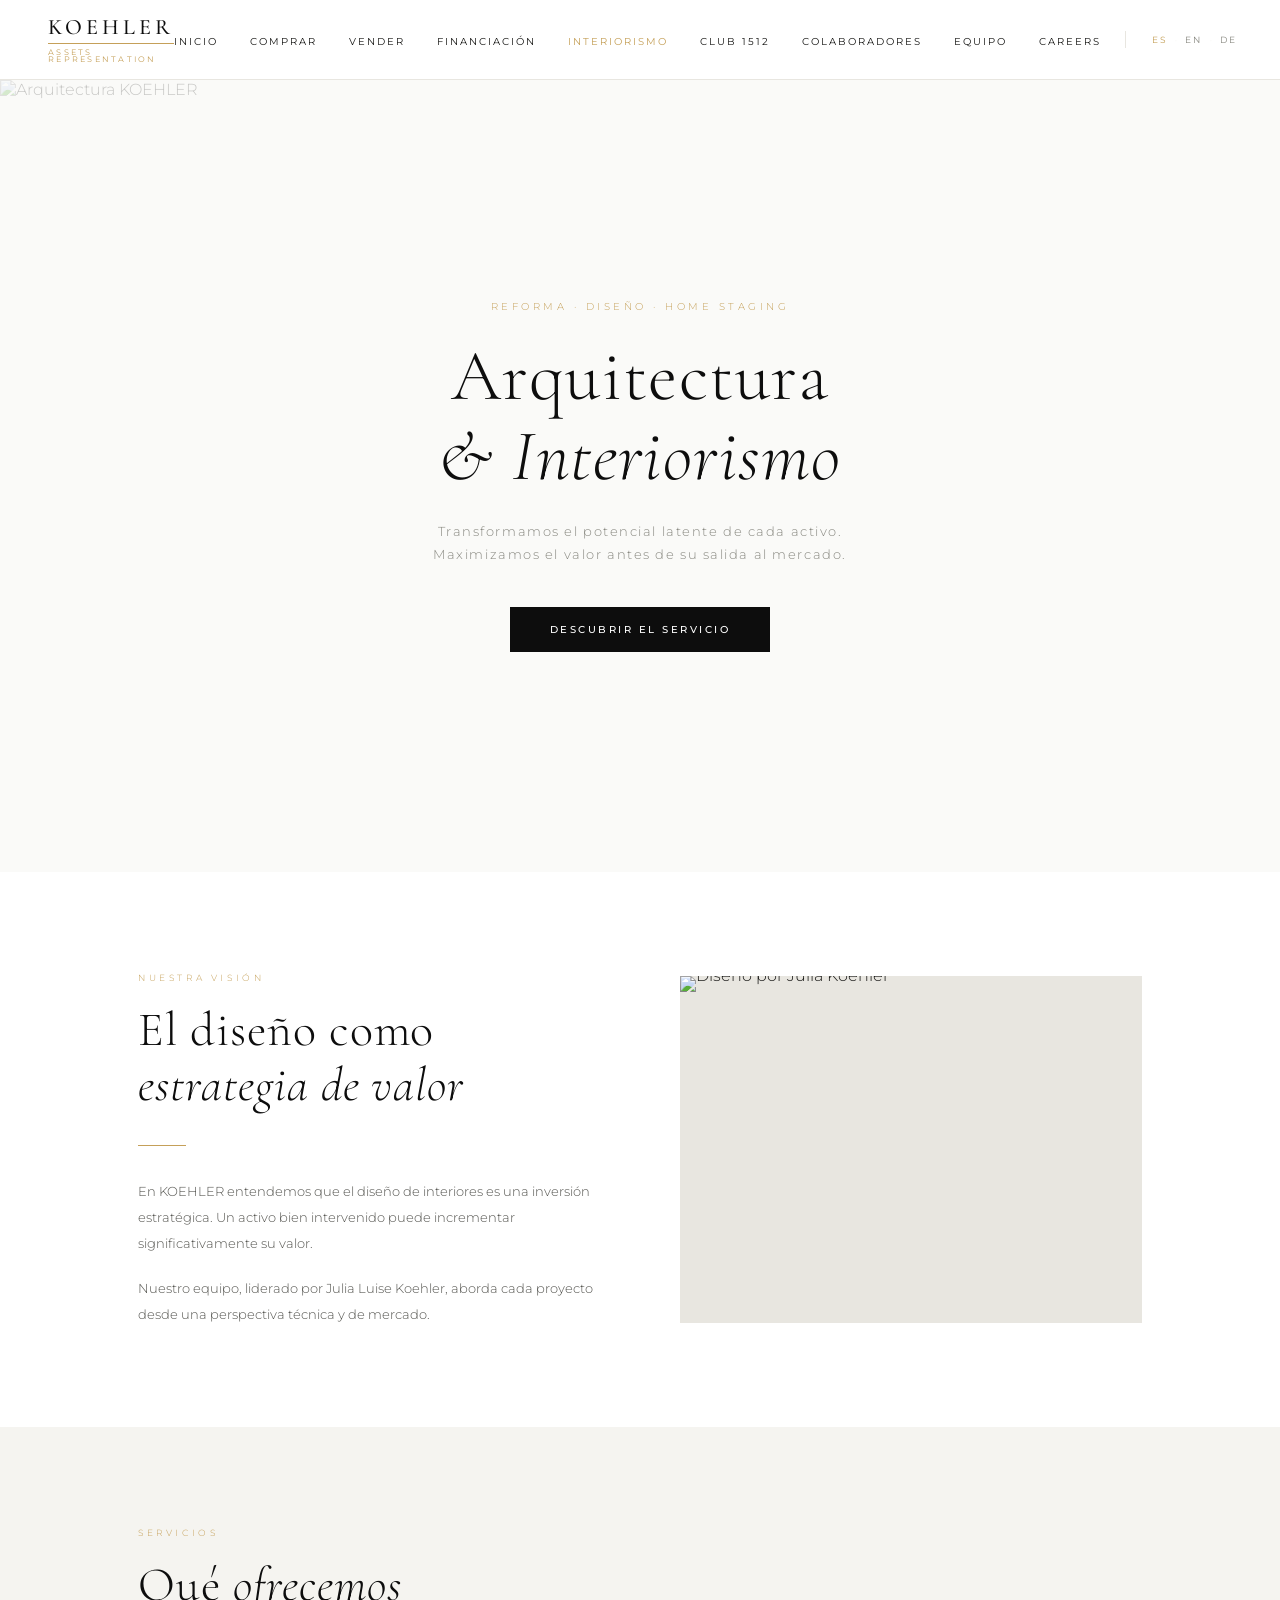
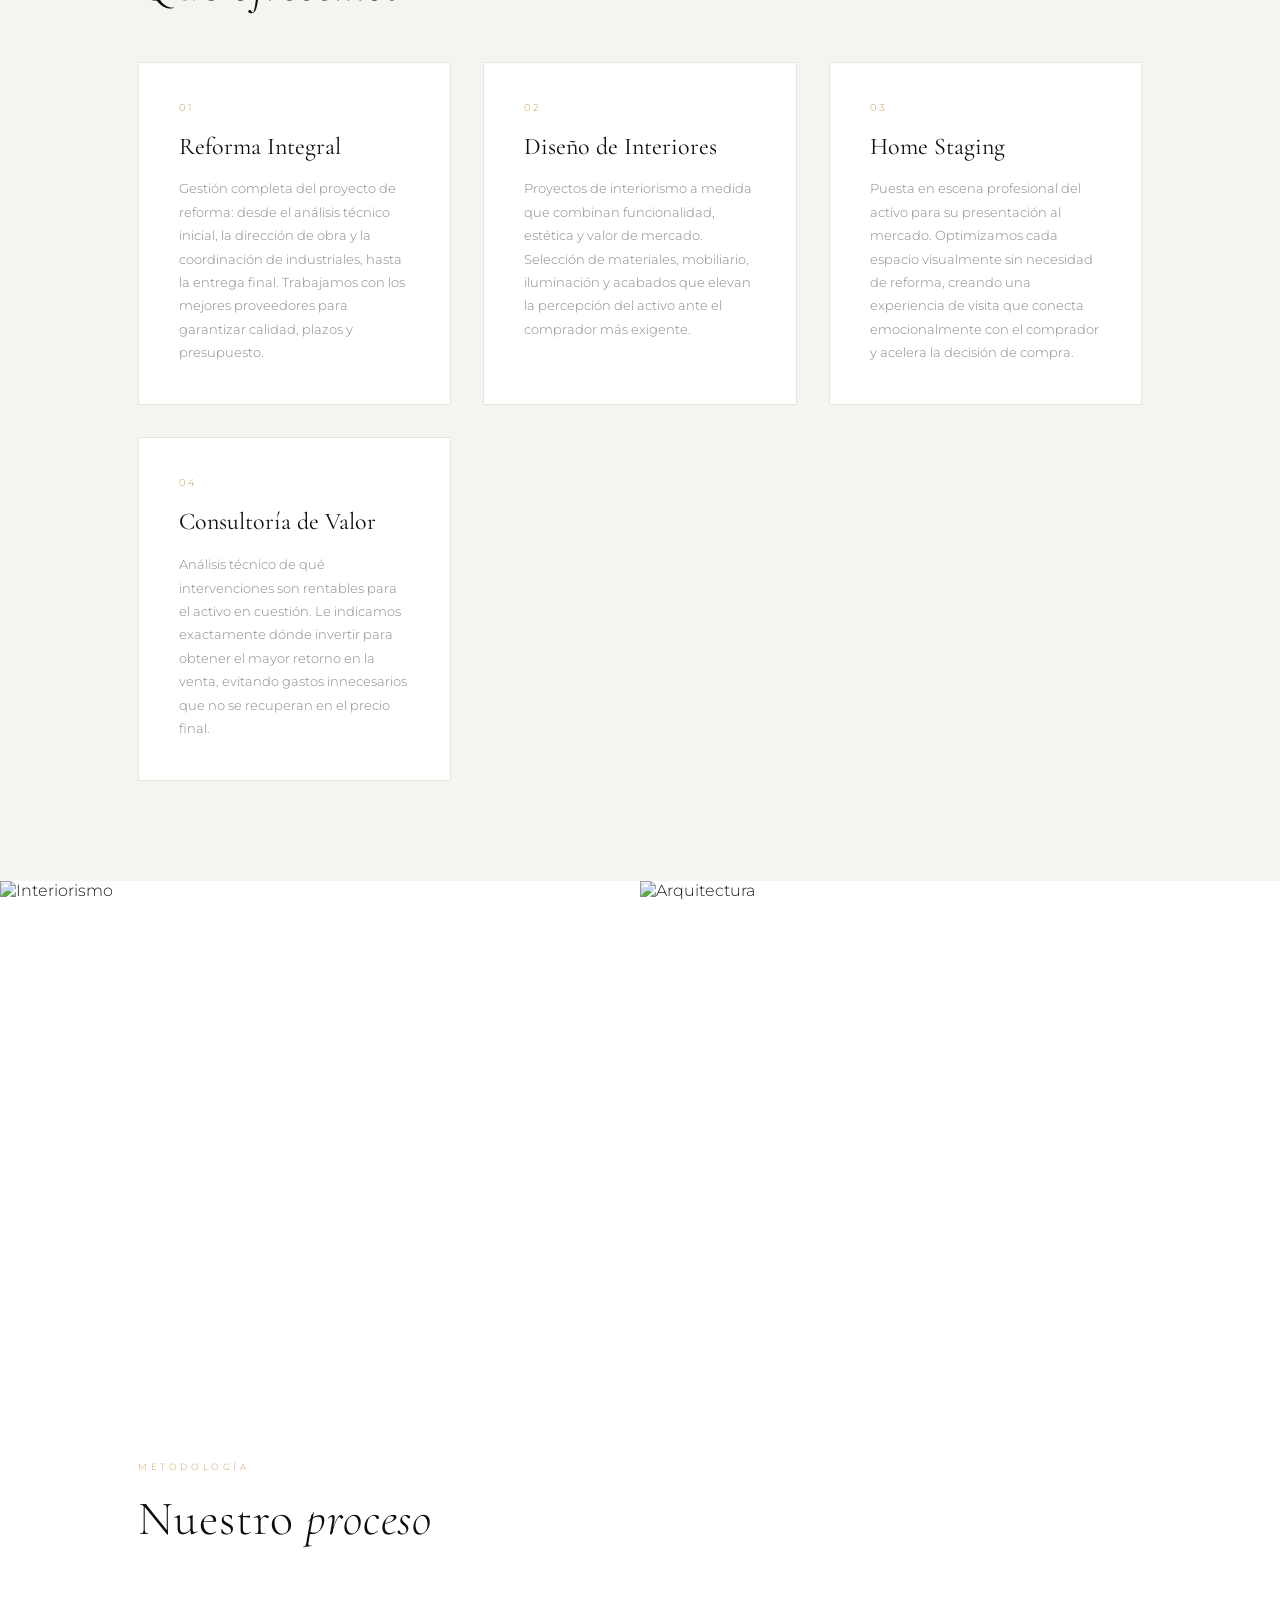
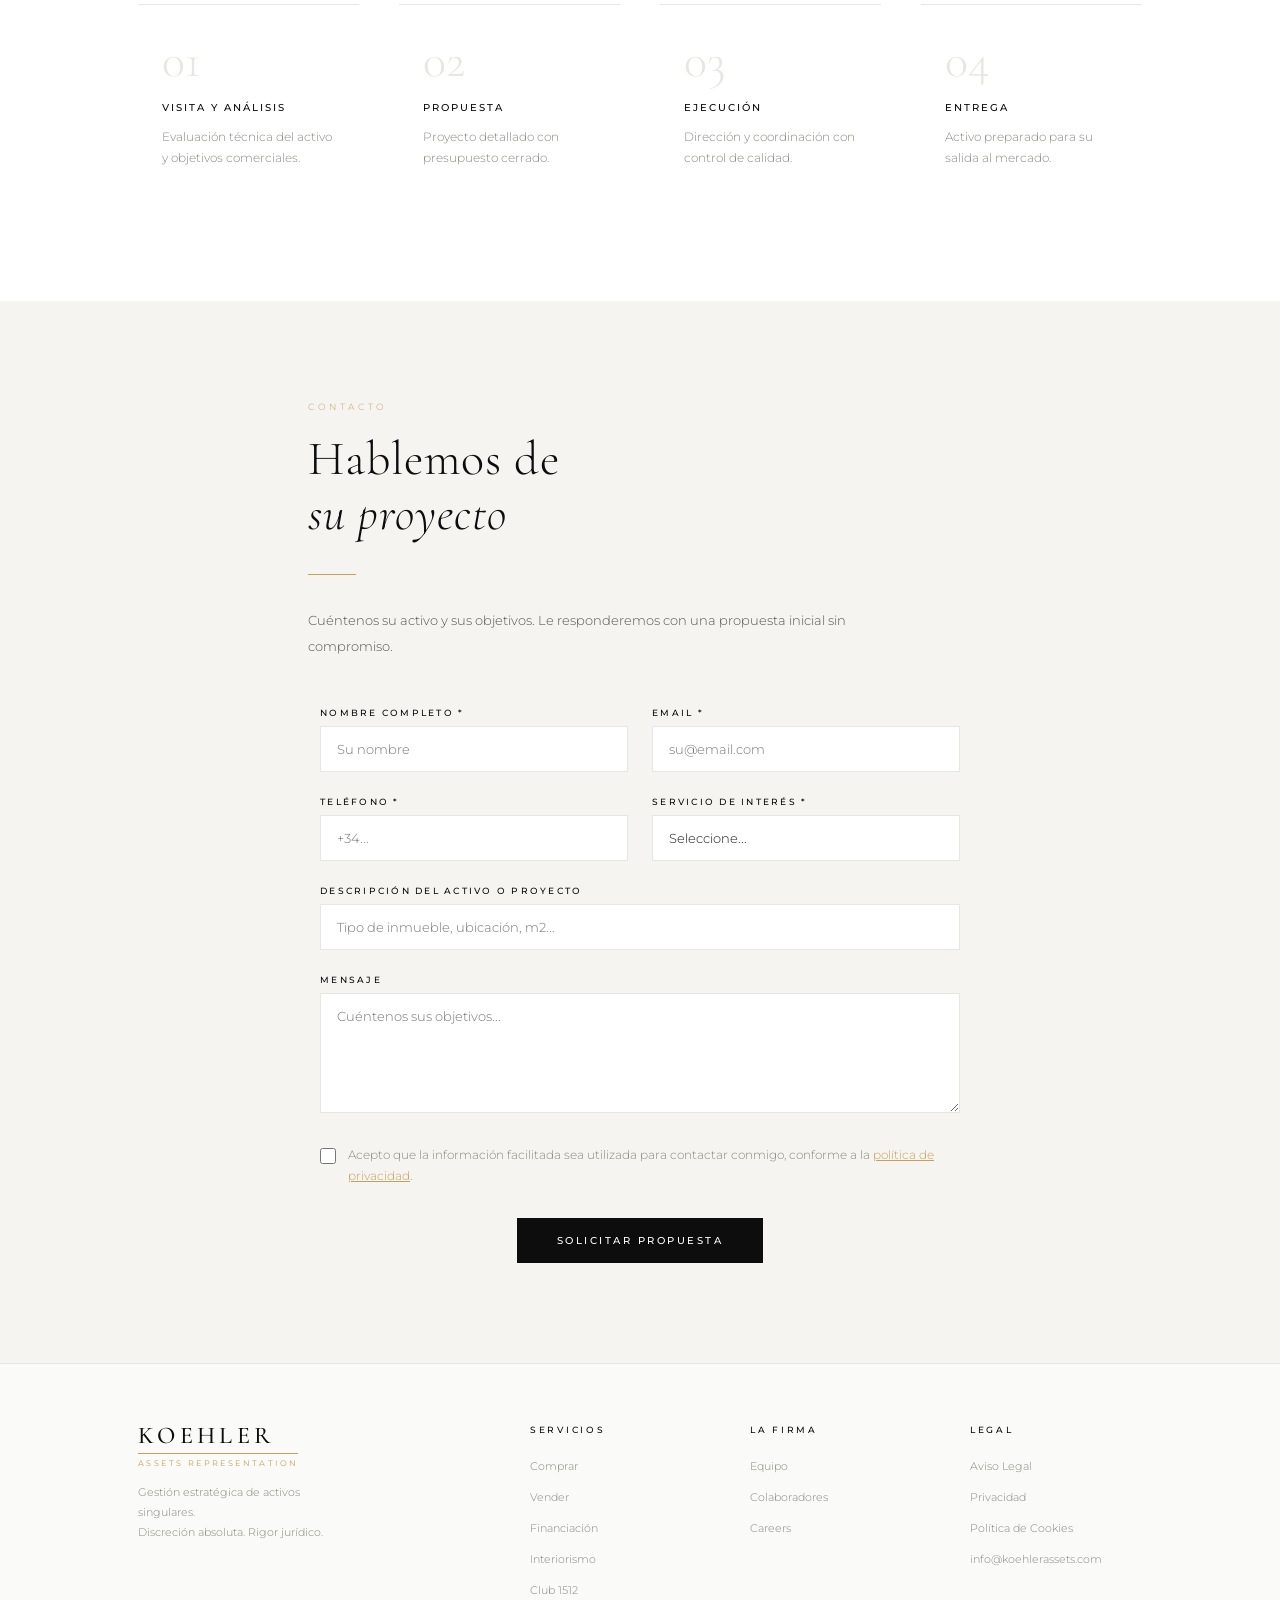
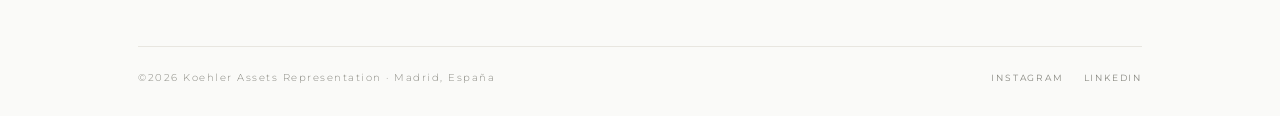
==== arquitectura.html @ e7b3edae "Update arquitectura.html" ====
<!DOCTYPE html>
<html lang="es">

<head>
  <meta charset="UTF-8"/>
  <meta name="viewport" content="width=device-width, initial-scale=1.0"/>
  <title>Arquitectura & Interiorismo — KOEHLER Assets Representation</title>

  <link rel="icon" type="image/png" href="https://res.cloudinary.com/dbc8nfyer/image/upload/v1774867988/KOEHLER_lxfl7u.png" />
  <link rel="apple-touch-icon" href="https://res.cloudinary.com/dbc8nfyer/image/upload/v1774867988/KOEHLER_lxfl7u.png" />
  <meta name="theme-color" content="#0D0D0D" />

  <!-- Google tag (gtag.js) -->
  <script async src="https://www.googletagmanager.com/gtag/js?id=G-CKMLMC7ELR"></script>
  <script>
    window.dataLayer = window.dataLayer || [];
    function gtag(){dataLayer.push(arguments);}
    gtag('js', new Date());
    gtag('config', 'G-CKMLMC7ELR');
  </script>

  <link rel="stylesheet" href="style.css"/>
  <style>
    /* Ajustes específicos para Arquitectura */
    /* Fix espacio debajo de imagen: display:block elimina inline whitespace */
    .img-block { line-height: 0; overflow: hidden; }
    .img-block img { width: 100%; height: 100%; object-fit: cover; border-radius: 0px; display: block; margin-left: 0%; }
    .service-cards { display: grid; grid-template-columns: repeat(auto-fit, minmax(280px, 1fr)); gap: 32px; margin-top: 48px; }
    .service-card { background: var(--white); padding: 40px; border: 1px solid var(--grey-mid); transition: transform 0.3s ease; }
    .service-card:hover { transform: translateY(-5px); border-color: var(--gold); }
    .service-card-num { font-family: 'Montserrat', sans-serif; font-size: 10px; color: var(--gold); margin-bottom: 20px; letter-spacing: 0.2em; }
    .service-card-title { font-family: 'Cormorant Garamond', serif; font-size: 24px; color: var(--black); margin-bottom: 16px; }
    .service-card-text { font-family: 'Montserrat', sans-serif; font-size: 13px; line-height: 1.8; color: var(--grey-text); font-weight: 300; }

    /* Imagen doble: tamaño más contenido */
    .dual-img-grid { display: grid; grid-template-columns: 1fr 1fr; height: 320px; }
    .dual-img-grid img { width: 100%; height: 100%; object-fit: cover; display: block; }

    /* Checkbox privacidad */
    .form-check { display: flex; align-items: flex-start; gap: 12px; }
    .form-check input[type="checkbox"] { margin-top: 3px; flex-shrink: 0; accent-color: var(--gold); width: 16px; height: 16px; cursor: pointer; }
    .form-check label { font-family: 'Montserrat', sans-serif; font-size: 12px; line-height: 1.7; color: var(--grey-text); font-weight: 300; cursor: pointer; }

    @media(max-width: 768px) {
      .service-cards { grid-template-columns: 1fr; }
      .dual-img-grid { grid-template-columns: 1fr; height: auto; }
      .dual-img-grid img { height: 260px; }
    }
  </style>
</head>

<body>

<div id="nav-placeholder"></div>

<div class="page-wrapper">

  <section class="hero">
    <img src="https://res.cloudinary.com/dbc8nfyer/image/upload/v1774805348/IMG_20191004_135659_Original_q0zanu.jpg" alt="Arquitectura KOEHLER" class="hero-img" style="opacity:0.22; object-position: center;"/>
    <div class="hero-content">
      <span class="hero-eyebrow" data-i18n="arq.eyebrow">Reforma · Diseño · Home Staging</span>
      <h1 data-i18n="arq.h1">Arquitectura<br><em>& Interiorismo</em></h1>
      <p class="hero-sub" data-i18n="arq.sub">Transformamos el potencial latente de cada activo. Desde reformas integrales hasta la puesta en escena final, maximizamos el valor antes de su salida al mercado.</p>
      <a href="#servicios" class="btn btn-dark" data-i18n="arq.cta">Descubrir el Servicio</a>
    </div>
  </section>

  <section>
    <div class="section-inner">
      <div class="two-col">
        <div>
          <span class="section-label" data-i18n="arq.s1_label">Nuestra Visión</span>
          <h2 class="section-title" data-i18n="arq.s1_title">El diseño como<br><em>estrategia de valor</em></h2>
          <div class="divider"></div>
          <p class="section-text" data-i18n="arq.s1_t1">En KOEHLER entendemos que la arquitectura y el diseño de interiores no son un gasto estético, son una inversión estratégica. Un activo bien intervenido puede incrementar significativamente su valor percibido y acelerar el proceso de venta.</p>
          <br/>
          <p class="section-text" data-i18n="arq.s1_t2">Nuestro equipo, liderado por Julia Luise Koehler, arquitecta y diseñadora de interiores, aborda cada proyecto desde una perspectiva técnica y de mercado: qué reforma es rentable y cómo presentar el activo para maximizar su impacto.</p>
        </div>
        <div class="img-block">
          <img src="https://res.cloudinary.com/dbc8nfyer/image/upload/v1774880670/jk_render_pgcftb_568875.png" alt="Diseño por Julia Koehler"/>
        </div>
      </div>
    </div>
  </section>

  <!-- SERVICIOS -->
  <section id="servicios" class="bg-grey">
    <div class="section-inner">
      <span class="section-label">Servicios</span>
      <h2 class="section-title">Qué <em>ofrecemos</em></h2>

      <div class="service-cards">

        <div class="service-card">
          <div class="service-card-num">01</div>
          <div class="service-card-title">Reforma Integral</div>
          <p class="service-card-text">Gestión completa del proyecto de reforma: desde el análisis técnico inicial, la dirección de obra y la coordinación de industriales, hasta la entrega final. Trabajamos con los mejores proveedores para garantizar calidad, plazos y presupuesto.</p>
        </div>

        <div class="service-card">
          <div class="service-card-num">02</div>
          <div class="service-card-title">Diseño de Interiores</div>
          <p class="service-card-text">Proyectos de interiorismo a medida que combinan funcionalidad, estética y valor de mercado. Selección de materiales, mobiliario, iluminación y acabados que elevan la percepción del activo ante el comprador más exigente.</p>
        </div>

        <div class="service-card">
          <div class="service-card-num">03</div>
          <div class="service-card-title">Home Staging</div>
          <p class="service-card-text">Puesta en escena profesional del activo para su presentación al mercado. Optimizamos cada espacio visualmente sin necesidad de reforma, creando una experiencia de visita que conecta emocionalmente con el comprador y acelera la decisión de compra.</p>
        </div>

        <div class="service-card">
          <div class="service-card-num">04</div>
          <div class="service-card-title">Consultoría de Valor</div>
          <p class="service-card-text">Análisis técnico de qué intervenciones son rentables para el activo en cuestión. Le indicamos exactamente dónde invertir para obtener el mayor retorno en la venta, evitando gastos innecesarios que no se recuperan en el precio final.</p>
        </div>

      </div>
    </div>
  </section>

  <!-- IMAGEN PLACEHOLDER -->
  <section style="padding: 0;">
    <div style="display: grid; grid-template-columns: 1fr 1fr; height: 480px;">
      <img src="https://res.cloudinary.com/dbc8nfyer/image/upload/v1774817401/dormitorio_2_im6kqy.jpg" alt="Interiorismo" style="width:100%;height:100%;object-fit:cover;display:block;"/>
      <img src="https://res.cloudinary.com/dbc8nfyer/image/upload/v1774816101/Sal%C3%B3n_dtzyfy.jpg" alt="Arquitectura" style="width:100%;height:100%;object-fit:cover;display:block;"/>
    </div>
  </section>

  <section>
    <div class="section-inner">
      <span class="section-label" data-i18n="arq.proc_label">Metodología</span>
      <h2 class="section-title" data-i18n="arq.proc_title">Nuestro <em>proceso</em></h2>
      <div class="steps">
        <div class="step"><div class="step-num">01</div><div class="step-title" data-i18n="arq.p1t">Análisis</div><p class="step-text" data-i18n="arq.p1d">Evaluación técnica del activo y objetivos de mercado.</p></div>
        <div class="step"><div class="step-num">02</div><div class="step-title" data-i18n="arq.p2t">Propuesta</div><p class="step-text" data-i18n="arq.p2d">Proyecto detallado con presupuesto cerrado y calendario.</p></div>
        <div class="step"><div class="step-num">03</div><div class="step-title" data-i18n="arq.p3t">Ejecución</div><p class="step-text" data-i18n="arq.p3d">Dirección de obra con control de calidad estricto.</p></div>
        <div class="step"><div class="step-num">04</div><div class="step-title" data-i18n="arq.p4t">Entrega</div><p class="step-text" data-i18n="arq.p4d">Activo listo para fotografía profesional y comercialización.</p></div>
      </div>
    </div>
  </section>

  <section id="contacto-arquitectura" class="bg-grey">
    <div class="section-inner" style="max-width:760px;">
      <span class="section-label" data-i18n="arq.form_label">Contacto</span>
      <h2 class="section-title" data-i18n="arq.form_title">Hablemos de<br><em>su proyecto</em></h2>
      <div class="divider"></div>

      <div id="arq-success" style="display:none; text-align: center; padding: 40px; border: 1px solid var(--gold); background: rgba(212, 175, 55, 0.05); margin-bottom: 20px;">
        <h3 style="color: var(--gold); margin-bottom: 16px;">Solicitud Enviada</h3>
        <p class="section-text">Julia Koehler y su equipo revisarán su propuesta. Nos pondremos en contacto a la mayor brevedad.</p>
      </div>

      <div id="arq-form-container">
        <p class="section-text" style="margin-bottom:48px;" data-i18n="arq.form_intro">Cuéntenos su activo y sus objetivos. Le responderemos con una propuesta inicial sin compromiso.</p>

        <form id="form-arquitectura" action="https://hook.eu1.make.com/e6uancdwwc9a17mkav974tblo1x6a1jd" method="POST" class="form-wrap">
          <input type="hidden" name="origen" value="Arquitectura">
          <div class="form-grid">
            <div class="form-group">
              <label data-i18n="arq.f_nombre">Nombre completo *</label>
              <input type="text" name="nombre" required placeholder="Su nombre">
            </div>
            <div class="form-group">
              <label data-i18n="arq.f_email">Email *</label>
              <input type="email" name="email" required placeholder="su@email.com">
            </div>
            <div class="form-group">
              <label data-i18n="arq.f_tel">Teléfono *</label>
              <input type="tel" name="telefono" required placeholder="+34...">
            </div>
            <div class="form-group">
              <label data-i18n="arq.f_serv">Servicio de interés *</label>
              <select name="asunto" required>
                <option value="" data-i18n="arq.f_sel">Seleccione...</option>
                <option value="Reforma Integral" data-i18n="arq.fs1">Reforma Integral</option>
                <option value="Diseño Interiores" data-i18n="arq.fs2">Diseño de Interiores</option>
                <option value="Home Staging" data-i18n="arq.fs3">Home Staging</option>
                <option value="Consultoría Valor" data-i18n="arq.fs4">Consultoría de Valor</option>
              </select>
            </div>
            <div class="form-group full">
              <label data-i18n="arq.f_activo">Descripción del activo</label>
              <input type="text" name="activo" placeholder="Tipo de inmueble, ubicación, m2...">
            </div>
            <div class="form-group full">
              <label data-i18n="arq.f_msg">Mensaje</label>
              <textarea name="mensaje" placeholder="Cuéntenos sus objetivos..."></textarea>
            </div>
            <div class="form-group full">
              <div class="form-check">
                <input type="checkbox" id="idx_priv" name="privacidad" required/>
                <label for="idx_priv" data-i18n="idx.f_priv">Acepto que la información facilitada sea utilizada para contactar conmigo, conforme a la <a href="legal.html#privacidad" style="color:var(--gold);">política de privacidad</a>.</label>
              </div>
            </div>
          </div>
          <div class="form-submit">
            <button type="submit" id="btn-arq" class="btn btn-dark" data-i18n="arq.f_btn">Solicitar Propuesta</button>
          </div>
        </form>
      </div>
    </div>
  </section>

</div>

<div id="footer-placeholder"></div>

<script src="components.js"></script>
<script>
  // TRADUCCIONES COMPLETAS
  window.i18n = window.i18n || { es: {}, en: {}, de: {} };

  i18n.es.arq = {
    eyebrow:'Reforma · Diseño · Home Staging',
    h1:'Arquitectura<br><em>& Interiorismo</em>',
    sub:'Transformamos el potencial latente de cada activo. Maximizamos el valor antes de su salida al mercado.',
    cta:'Descubrir el Servicio',
    s1_label:'Nuestra Visión',
    s1_title:'El diseño como<br><em>estrategia de valor</em>',
    s1_t1:'En KOEHLER entendemos que el diseño de interiores es una inversión estratégica. Un activo bien intervenido puede incrementar significativamente su valor.',
    s1_t2:'Nuestro equipo, liderado por Julia Luise Koehler, aborda cada proyecto desde una perspectiva técnica y de mercado.',
    srv_label:'Servicios', srv_title:'Qué <em>ofrecemos</em>',
    s1t:'Reforma Integral', s1d:'Gestión completa: análisis, dirección de obra y coordinación hasta la entrega final.',
    s2t:'Diseño de Interiores', s2d:'Proyectos a medida que combinan funcionalidad y estética de mercado.',
    s3t:'Home Staging', s3d:'Puesta en escena profesional del activo para su presentación al mercado.',
    s4t:'Consultoría de Valor', s4d:'Análisis técnico de qué intervenciones son rentables para maximizar el retorno.',
    proc_label:'Metodología', proc_title:'Nuestro <em>proceso</em>',
    p1t:'Visita y Análisis', p1d:'Evaluación técnica del activo y objetivos comerciales.',
    p2t:'Propuesta', p2d:'Proyecto detallado con presupuesto cerrado.',
    p3t:'Ejecución', p3d:'Dirección y coordinación con control de calidad.',
    p4t:'Entrega', p4d:'Activo preparado para su salida al mercado.',
    form_label:'Contacto', form_title:'Hablemos de<br><em>su proyecto</em>',
    form_intro:'Cuéntenos su activo y sus objetivos. Le responderemos con una propuesta inicial sin compromiso.',
    f_nombre:'Nombre completo *', f_email:'Email *', f_tel:'Teléfono *', f_serv:'Servicio de interés *',
    f_sel:'Seleccione...', fs1:'Reforma Integral', fs2:'Diseño de Interiores', fs3:'Home Staging', fs4:'Consultoría de Valor',
    f_activo:'Descripción del activo o proyecto', f_msg:'Mensaje', f_btn:'Solicitar Propuesta'
  };

  i18n.en.arq = {
    eyebrow:'Renovation · Design · Home Staging',
    h1:'Architecture<br><em>& Interior Design</em>',
    sub:'We transform the latent potential of every asset. We maximize value before market exit.',
    cta:'Discover Service',
    s1_label:'Our Vision',
    s1_title:'Design as<br><em>a value strategy</em>',
    f_btn:'Request Proposal'
  };

  i18n.de.arq = {
    eyebrow:'Renovierung · Design · Home Staging',
    h1:'Architektur<br><em>& Innenarchitektur</em>',
    sub:'Wir transformieren das latente Potenzial jedes Objekts. Wir maximieren den Wert vor dem Markteintritt.',
    cta:'Leistung entdecken',
    s1_label:'Unsere Vision',
    s1_title:'Design als<br><em>Wertstrategie</em>',
    f_btn:'Angebot anfordern'
  };

  initNav('arquitectura');

  // Lógica de Envío
  document.addEventListener('DOMContentLoaded', function() {
    const form = document.getElementById('form-arquitectura');
    if (form) {
      form.addEventListener('submit', async function(e) {
        e.preventDefault();
        const btn = document.getElementById('btn-arq');
        btn.innerText = "Enviando...";
        btn.disabled = true;

        const data = Object.fromEntries(new FormData(form).entries());

        try {
          const response = await fetch(form.action, {
            method: 'POST',
            headers: { 'Content-Type': 'application/json' },
            body: JSON.stringify(data)
          });

          if (response.ok) {
            document.getElementById('arq-form-container').style.display = 'none';
            document.getElementById('arq-success').style.display = 'block';
            document.getElementById('arq-success').scrollIntoView({ behavior: 'smooth', block: 'center' });
          } else { throw new Error(); }
        } catch (err) {
          alert('Error al enviar solicitud. Por favor, inténtelo de nuevo.');
          btn.innerText = "Solicitar Propuesta";
          btn.disabled = false;
        }
      });
    }
  });
</script>
</body>
</html>
---- style.css ----
@import url('https://fonts.googleapis.com/css2?family=Cormorant+Garamond:ital,wght@0,300;0,400;0,500;0,600;1,300;1,400&family=Montserrat:wght@300;400;500;600&display=swap');

:root {
  --gold: #c5a059;
  --gold-light: #d4b47a;
  --black: #0D0D0D;
  --white: #FFFFFF;
  --off-white: #FAFAF8;
  --grey-light: #F5F4F0;
  --grey-mid: #E8E6E0;
  --grey-text: #888880;
  --text: #1A1A18;
  --nav-height: 80px;
}

*, *::before, *::after { box-sizing: border-box; margin: 0; padding: 0; }

html { scroll-behavior: smooth; }

body {
  font-family: 'Montserrat', sans-serif;
  font-weight: 300;
  color: var(--text);
  background: var(--white);
  overflow-x: hidden;
}

/* ── NAVBAR ── */
nav {
  position: fixed;
  top: 0; left: 0; right: 0;
  height: var(--nav-height);
  background: rgba(255,255,255,0.97);
  backdrop-filter: blur(8px);
  border-bottom: 1px solid var(--grey-mid);
  display: flex;
  align-items: center;
  justify-content: space-between;
  padding: 0 48px;
  z-index: 1000;
}

.nav-logo {
  display: flex;
  flex-direction: column;
  align-items: flex-start;
  text-decoration: none;
  gap: 3px;
}

.nav-logo-name {
  font-family: 'Cormorant Garamond', serif;
  font-weight: 500;
  font-size: 22px;
  letter-spacing: 0.18em;
  color: var(--black);
  line-height: 1;
}

.nav-logo-sub {
  font-family: 'Montserrat', sans-serif;
  font-weight: 400;
  font-size: 7.5px;
  letter-spacing: 0.3em;
  color: var(--gold);
  line-height: 1;
  text-transform: uppercase;
}

.nav-logo-line {
  width: 100%;
  height: 1px;
  background: var(--gold);
  margin: 2px 0;
}

.nav-links {
  display: flex;
  align-items: center;
  gap: 32px;
  list-style: none;
}

.nav-links a {
  font-family: 'Montserrat', sans-serif;
  font-weight: 400;
  font-size: 10px;
  letter-spacing: 0.2em;
  text-transform: uppercase;
  color: var(--text);
  text-decoration: none;
  transition: color 0.2s;
  white-space: nowrap;
}

.nav-links a:hover,
.nav-links a.active { color: var(--gold); }

.nav-hamburger {
  display: none;
  flex-direction: column;
  gap: 5px;
  cursor: pointer;
  background: none;
  border: none;
  padding: 4px;
}

.nav-hamburger span {
  display: block;
  width: 24px;
  height: 1px;
  background: var(--black);
  transition: all 0.3s;
}

/* ── MOBILE NAV ── */
.nav-mobile {
  display: none;
  position: fixed;
  top: var(--nav-height);
  left: 0; right: 0;
  background: var(--white);
  border-bottom: 1px solid var(--grey-mid);
  padding: 24px 32px;
  z-index: 999;
  flex-direction: column;
  gap: 20px;
}

.nav-mobile.open { display: flex; }

.nav-mobile a {
  font-family: 'Montserrat', sans-serif;
  font-weight: 400;
  font-size: 11px;
  letter-spacing: 0.2em;
  text-transform: uppercase;
  color: var(--text);
  text-decoration: none;
  padding: 8px 0;
  border-bottom: 1px solid var(--grey-light);
}

.nav-mobile a:hover { color: var(--gold); }

/* ── PAGE WRAPPER ── */
.page-wrapper {
  padding-top: var(--nav-height);
  min-height: 100vh;
}

/* ── HERO ── */
.hero {
  position: relative;
  height: 88vh;
  min-height: 560px;
  display: flex;
  align-items: center;
  justify-content: center;
  overflow: hidden;
  background: var(--off-white);
}

.hero-img {
  position: absolute;
  inset: 0;
  width: 100%;
  height: 100%;
  object-fit: cover;
  opacity: 0.18;
}

.hero-img-placeholder {
  position: absolute;
  inset: 0;
  background: linear-gradient(135deg, #e8e4dc 0%, #d4cfc4 100%);
  display: flex;
  align-items: center;
  justify-content: center;
}

.img-placeholder-label {
  font-family: 'Montserrat', sans-serif;
  font-size: 10px;
  letter-spacing: 0.25em;
  text-transform: uppercase;
  color: var(--grey-text);
  border: 1px dashed var(--grey-mid);
  padding: 12px 24px;
}

.hero-content {
  position: relative;
  text-align: center;
  padding: 0 24px;
  max-width: 820px;
}

.hero-eyebrow {
  font-family: 'Montserrat', sans-serif;
  font-size: 10px;
  letter-spacing: 0.35em;
  text-transform: uppercase;
  color: var(--gold);
  margin-bottom: 24px;
  display: block;
}

.hero h1 {
  font-family: 'Cormorant Garamond', serif;
  font-weight: 300;
  font-size: clamp(40px, 6vw, 72px);
  line-height: 1.1;
  color: var(--black);
  margin-bottom: 24px;
  letter-spacing: 0.02em;
}

.hero h1 em {
  font-style: italic;
  font-weight: 300;
}

.hero-sub {
  font-family: 'Montserrat', sans-serif;
  font-weight: 300;
  font-size: 13px;
  letter-spacing: 0.12em;
  color: var(--grey-text);
  line-height: 1.8;
  max-width: 480px;
  margin: 0 auto 40px;
}

/* ── BUTTONS ── */
.btn {
  display: inline-block;
  font-family: 'Montserrat', sans-serif;
  font-weight: 500;
  font-size: 10px;
  letter-spacing: 0.25em;
  text-transform: uppercase;
  text-decoration: none;
  padding: 16px 40px;
  transition: all 0.3s;
  cursor: pointer;
  border: none;
}

.btn-dark {
  background: var(--black);
  color: var(--white);
}

.btn-dark:hover {
  background: var(--gold);
  color: var(--white);
}

.btn-outline {
  background: transparent;
  color: var(--black);
  border: 1px solid var(--black);
}

.btn-outline:hover {
  background: var(--black);
  color: var(--white);
}

.btn-gold {
  background: var(--gold);
  color: var(--white);
}

.btn-gold:hover {
  background: var(--black);
  color: var(--white);
}

/* ── SECTIONS ── */
section {
  padding: 100px 0;
}

.section-inner {
  max-width: 1100px;
  margin: 0 auto;
  padding: 0 48px;
}

.section-label {
  font-family: 'Montserrat', sans-serif;
  font-size: 9px;
  letter-spacing: 0.4em;
  text-transform: uppercase;
  color: var(--gold);
  margin-bottom: 20px;
  display: block;
}

.section-title {
  font-family: 'Cormorant Garamond', serif;
  font-weight: 300;
  font-size: clamp(30px, 4vw, 48px);
  line-height: 1.15;
  color: var(--black);
  margin-bottom: 24px;
  letter-spacing: 0.02em;
}

.section-title em { font-style: italic; }

.section-text {
  font-family: 'Montserrat', sans-serif;
  font-weight: 300;
  font-size: 13px;
  line-height: 2;
  color: #555550;
  max-width: 600px;
}

.divider {
  width: 48px;
  height: 1px;
  background: var(--gold);
  margin: 32px 0;
}

.divider-center {
  margin: 32px auto;
}

/* ── GREY BG SECTION ── */
.bg-grey { background: var(--grey-light); }
.bg-offwhite { background: var(--off-white); }

/* ── TWO COL LAYOUT ── */
.two-col {
  display: grid;
  grid-template-columns: 1fr 1fr;
  gap: 80px;
  align-items: center;
}

.two-col.reverse { direction: rtl; }
.two-col.reverse > * { direction: ltr; }

/* ── IMAGE BLOCK ── */
.img-block {
  position: relative;
  aspect-ratio: 4/3;
  overflow: hidden;
  background: var(--grey-mid);
}

.img-block img {
  width: 100%;
  height: 100%;
  object-fit: cover;
  display: block;
}

.img-block-placeholder {
  width: 100%;
  height: 100%;
  display: flex;
  flex-direction: column;
  align-items: center;
  justify-content: center;
  gap: 12px;
  background: var(--grey-light);
  border: 1px dashed var(--grey-mid);
}

.img-block-placeholder .ph-icon {
  width: 32px;
  height: 32px;
  opacity: 0.3;
}

.img-block-placeholder span {
  font-size: 9px;
  letter-spacing: 0.3em;
  text-transform: uppercase;
  color: var(--grey-text);
}

/* ── PROCESS STEPS ── */
.steps {
  display: grid;
  grid-template-columns: repeat(4, 1fr);
  gap: 40px;
  margin-top: 56px;
}

.step {
  padding: 32px 24px;
  border-top: 1px solid var(--grey-mid);
  position: relative;
}

.step-num {
  font-family: 'Cormorant Garamond', serif;
  font-size: 48px;
  font-weight: 300;
  color: var(--grey-mid);
  line-height: 1;
  margin-bottom: 16px;
}

.step-title {
  font-family: 'Montserrat', sans-serif;
  font-weight: 500;
  font-size: 10px;
  letter-spacing: 0.2em;
  text-transform: uppercase;
  color: var(--black);
  margin-bottom: 12px;
}

.step-text {
  font-family: 'Montserrat', sans-serif;
  font-weight: 300;
  font-size: 12px;
  line-height: 1.8;
  color: var(--grey-text);
}

/* ── CARDS ── */
.cards {
  display: grid;
  grid-template-columns: repeat(3, 1fr);
  gap: 2px;
  margin-top: 56px;
}

.card {
  background: var(--white);
  padding: 48px 36px;
  border: 1px solid var(--grey-mid);
}

.card-icon {
  width: 32px;
  height: 1px;
  background: var(--gold);
  margin-bottom: 32px;
}

.card-title {
  font-family: 'Cormorant Garamond', serif;
  font-weight: 400;
  font-size: 22px;
  color: var(--black);
  margin-bottom: 16px;
  line-height: 1.2;
}

.card-text {
  font-family: 'Montserrat', sans-serif;
  font-weight: 300;
  font-size: 12px;
  line-height: 1.9;
  color: var(--grey-text);
}

/* ── FORMS ── */
.form-wrap {
  max-width: 640px;
  margin: 0 auto;
}

.form-grid {
  display: grid;
  grid-template-columns: 1fr 1fr;
  gap: 24px;
}

.form-group {
  display: flex;
  flex-direction: column;
  gap: 8px;
}

.form-group.full { grid-column: 1 / -1; }

.form-group label {
  font-family: 'Montserrat', sans-serif;
  font-weight: 500;
  font-size: 9px;
  letter-spacing: 0.25em;
  text-transform: uppercase;
  color: var(--black);
}

.form-group input,
.form-group select,
.form-group textarea {
  font-family: 'Montserrat', sans-serif;
  font-weight: 300;
  font-size: 13px;
  color: var(--text);
  background: var(--white);
  border: 1px solid var(--grey-mid);
  padding: 14px 16px;
  outline: none;
  transition: border-color 0.2s;
  border-radius: 0;
  -webkit-appearance: none;
  appearance: none;
}

.form-group input:focus,
.form-group select:focus,
.form-group textarea:focus {
  border-color: var(--gold);
}

.form-group textarea { resize: vertical; min-height: 120px; }

.form-check {
  display: flex;
  align-items: flex-start;
  gap: 12px;
  margin-top: 8px;
  cursor: pointer;
}

.form-check input[type="checkbox"] {
  width: 16px;
  height: 16px;
  min-width: 16px;
  margin-top: 2px;
  border: 1px solid var(--grey-mid);
  background: var(--white);
  cursor: pointer;
  accent-color: var(--gold);
  pointer-events: auto;
  position: relative;
  z-index: 1;
  -webkit-appearance: checkbox;
  appearance: checkbox;
}

.form-check label {
  font-family: 'Montserrat', sans-serif;
  font-weight: 300;
  font-size: 11px;
  line-height: 1.7;
  color: var(--grey-text);
  text-transform: none;
  letter-spacing: 0;
  cursor: pointer;
}

.form-submit {
  margin-top: 32px;
  text-align: center;
}

/* ── QUOTE BLOCK ── */
.quote-block {
  border-left: 1px solid var(--gold);
  padding: 8px 0 8px 32px;
  margin: 40px 0;
}

.quote-block p {
  font-family: 'Cormorant Garamond', serif;
  font-style: italic;
  font-size: clamp(20px, 2.5vw, 28px);
  font-weight: 300;
  line-height: 1.5;
  color: var(--black);
}

/* ── TEAM ── */
.team-grid {
  display: grid;
  grid-template-columns: repeat(2, 1fr);
  gap: 60px;
  margin-top: 56px;
}

.team-member { }

.team-photo {
  aspect-ratio: 3/4;
  overflow: hidden;
  background: var(--grey-light);
  margin-bottom: 24px;
}

.team-photo img {
  width: 100%;
  height: 100%;
  object-fit: cover;
  display: block;
  filter: grayscale(20%);
}

.team-name {
  font-family: 'Cormorant Garamond', serif;
  font-weight: 400;
  font-size: 26px;
  color: var(--black);
  margin-bottom: 4px;
}

.team-role {
  font-family: 'Montserrat', sans-serif;
  font-weight: 400;
  font-size: 9px;
  letter-spacing: 0.3em;
  text-transform: uppercase;
  color: var(--gold);
  margin-bottom: 20px;
  display: block;
}

.team-bio {
  font-family: 'Montserrat', sans-serif;
  font-weight: 300;
  font-size: 12px;
  line-height: 2;
  color: #666660;
}

/* ── BANNER SECTION ── */
.banner {
  background: var(--black);
  padding: 80px 0;
  text-align: center;
}

.banner .section-inner { text-align: center; }

.banner .section-title { color: var(--white); }
.banner .section-text { color: rgba(255,255,255,0.5); margin: 0 auto; }
.banner .divider { background: var(--gold); margin: 24px auto; }

/* ── FOOTER ── */
footer {
  background: var(--off-white);
  border-top: 1px solid var(--grey-mid);
  padding: 60px 0 32px;
}

.footer-inner {
  max-width: 1100px;
  margin: 0 auto;
  padding: 0 48px;
}

.footer-top {
  display: grid;
  grid-template-columns: 2fr 1fr 1fr 1fr;
  gap: 48px;
  margin-bottom: 48px;
}

.footer-brand .nav-logo-name { font-size: 26px; }
.footer-brand .nav-logo-sub { font-size: 8px; }

.footer-tagline {
  font-family: 'Montserrat', sans-serif;
  font-weight: 300;
  font-size: 11px;
  line-height: 1.8;
  color: var(--grey-text);
  margin-top: 16px;
  max-width: 220px;
}

.footer-col-title {
  font-family: 'Montserrat', sans-serif;
  font-weight: 500;
  font-size: 9px;
  letter-spacing: 0.3em;
  text-transform: uppercase;
  color: var(--black);
  margin-bottom: 20px;
}

.footer-col ul {
  list-style: none;
  display: flex;
  flex-direction: column;
  gap: 12px;
}

.footer-col ul a {
  font-family: 'Montserrat', sans-serif;
  font-weight: 300;
  font-size: 11px;
  color: var(--grey-text);
  text-decoration: none;
  transition: color 0.2s;
}

.footer-col ul a:hover { color: var(--gold); }

.footer-bottom {
  border-top: 1px solid var(--grey-mid);
  padding-top: 24px;
  display: flex;
  align-items: center;
  justify-content: space-between;
}

.footer-copy {
  font-family: 'Montserrat', sans-serif;
  font-weight: 300;
  font-size: 10px;
  letter-spacing: 0.15em;
  color: var(--grey-text);
}

.footer-social {
  display: flex;
  gap: 20px;
}

.footer-social a {
  font-family: 'Montserrat', sans-serif;
  font-weight: 400;
  font-size: 9px;
  letter-spacing: 0.2em;
  text-transform: uppercase;
  color: var(--grey-text);
  text-decoration: none;
  transition: color 0.2s;
}

.footer-social a:hover { color: var(--gold); }

/* ── ADMISSION STEPS (Club) ── */
.admission-steps {
  display: grid;
  grid-template-columns: repeat(4, 1fr);
  gap: 0;
  margin-top: 56px;
  border: 1px solid var(--grey-mid);
}

.admission-step {
  padding: 40px 32px;
  border-right: 1px solid var(--grey-mid);
  position: relative;
}

.admission-step:last-child { border-right: none; }

.admission-num {
  font-family: 'Cormorant Garamond', serif;
  font-size: 56px;
  font-weight: 300;
  color: var(--grey-mid);
  line-height: 1;
  margin-bottom: 20px;
}

.admission-title {
  font-family: 'Montserrat', sans-serif;
  font-weight: 500;
  font-size: 10px;
  letter-spacing: 0.2em;
  text-transform: uppercase;
  color: var(--black);
  margin-bottom: 10px;
}

.admission-text {
  font-family: 'Montserrat', sans-serif;
  font-weight: 300;
  font-size: 11px;
  line-height: 1.8;
  color: var(--grey-text);
}

/* ── FOUNDERS LIST ── */
.founders-list {
  display: flex;
  flex-wrap: wrap;
  gap: 8px 32px;
  margin-top: 32px;
}

.founder-name {
  font-family: 'Cormorant Garamond', serif;
  font-style: italic;
  font-size: 17px;
  color: var(--grey-text);
}

.founder-sep {
  color: var(--gold);
  font-size: 12px;
  line-height: 2;
}

/* ── SERVICE CARD ── */
.service-cards {
  display: grid;
  grid-template-columns: repeat(2, 1fr);
  gap: 2px;
  margin-top: 56px;
}

.service-card {
  background: var(--grey-light);
  padding: 56px 48px;
  position: relative;
  overflow: hidden;
}

.service-card::before {
  content: '';
  position: absolute;
  top: 0; left: 0;
  width: 2px;
  height: 0;
  background: var(--gold);
  transition: height 0.4s ease;
}

.service-card:hover::before { height: 100%; }

.service-card-num {
  font-family: 'Cormorant Garamond', serif;
  font-size: 64px;
  font-weight: 300;
  color: var(--grey-mid);
  line-height: 1;
  margin-bottom: 24px;
}

.service-card-title {
  font-family: 'Cormorant Garamond', serif;
  font-weight: 400;
  font-size: 26px;
  color: var(--black);
  margin-bottom: 16px;
  line-height: 1.2;
}

.service-card-text {
  font-family: 'Montserrat', sans-serif;
  font-weight: 300;
  font-size: 12px;
  line-height: 2;
  color: var(--grey-text);
}

/* ── CONFIDENTIALITY BADGE ── */
.conf-badge {
  display: inline-flex;
  align-items: center;
  gap: 10px;
  border: 1px solid var(--gold);
  padding: 10px 20px;
  margin-top: 32px;
}

.conf-badge span {
  font-family: 'Montserrat', sans-serif;
  font-weight: 400;
  font-size: 9px;
  letter-spacing: 0.3em;
  text-transform: uppercase;
  color: var(--gold);
}

/* ── RESPONSIVE ── */
@media (max-width: 1024px) {
  nav { padding: 0 32px; }
  .section-inner { padding: 0 32px; }
  .footer-inner { padding: 0 32px; }
  .footer-top { grid-template-columns: 1fr 1fr; gap: 36px; }
  .steps { grid-template-columns: repeat(2, 1fr); }
  .admission-steps { grid-template-columns: repeat(2, 1fr); }
  .admission-step:nth-child(2) { border-right: none; }
  .admission-step:nth-child(3) { border-top: 1px solid var(--grey-mid); }
  .admission-step:nth-child(4) { border-top: 1px solid var(--grey-mid); border-right: none; }
}

@media (max-width: 768px) {
  :root { --nav-height: 64px; }
  nav { padding: 0 20px; }
  .nav-links { display: none; }
  .nav-hamburger { display: flex; }
  .section-inner { padding: 0 20px; }
  section { padding: 72px 0; }
  .footer-inner { padding: 0 20px; }
  .footer-top { grid-template-columns: 1fr; gap: 32px; }
  .two-col { grid-template-columns: 1fr; gap: 40px; }
  .two-col.reverse { direction: ltr; }
  .cards { grid-template-columns: 1fr; }
  .steps { grid-template-columns: 1fr; }
  .team-grid { grid-template-columns: 1fr; }
  .service-cards { grid-template-columns: 1fr; }
  .form-grid { grid-template-columns: 1fr; }
  .admission-steps { grid-template-columns: 1fr; }
  .admission-step { border-right: none; border-bottom: 1px solid var(--grey-mid); }
  .admission-step:last-child { border-bottom: none; }
  .footer-bottom { flex-direction: column; gap: 16px; text-align: center; }
}

/* ── LANGUAGE SELECTOR ── */
.lang-selector {
  display: flex;
  align-items: center;
  gap: 6px;
  margin-left: 24px;
  border-left: 1px solid var(--grey-mid);
  padding-left: 24px;
}

.lang-btn {
  font-family: 'Montserrat', sans-serif;
  font-weight: 400;
  font-size: 9px;
  letter-spacing: 0.2em;
  text-transform: uppercase;
  color: var(--grey-text);
  background: none;
  border: none;
  cursor: pointer;
  padding: 4px 2px;
  transition: color 0.2s;
  line-height: 1;
}

.lang-btn:hover,
.lang-btn.active {
  color: var(--gold);
}

.lang-sep {
  font-size: 8px;
  color: var(--grey-mid);
  line-height: 1;
}

/* ── FINANCING PAGE ── */
.finance-hero-img {
  position: absolute;
  inset: 0;
  width: 100%;
  height: 100%;
  object-fit: cover;
  object-position: center 30%;
  opacity: 0.22;
}

.finance-type-grid {
  display: grid;
  grid-template-columns: 1fr 1fr;
  gap: 2px;
  margin-top: 56px;
}

.finance-type {
  background: var(--grey-light);
  padding: 64px 56px;
  position: relative;
  overflow: hidden;
}

.finance-type::before {
  content: '';
  position: absolute;
  top: 0; left: 0;
  width: 100%;
  height: 2px;
  background: var(--gold);
  transform: scaleX(0);
  transform-origin: left;
  transition: transform 0.4s ease;
}

.finance-type:hover::before { transform: scaleX(1); }

.finance-type-tag {
  display: inline-block;
  font-family: 'Montserrat', sans-serif;
  font-weight: 500;
  font-size: 8px;
  letter-spacing: 0.3em;
  text-transform: uppercase;
  color: var(--gold);
  border: 1px solid var(--gold);
  padding: 5px 12px;
  margin-bottom: 28px;
}

.finance-type-title {
  font-family: 'Cormorant Garamond', serif;
  font-weight: 400;
  font-size: 30px;
  color: var(--black);
  margin-bottom: 8px;
  line-height: 1.1;
}

.finance-type-subtitle {
  font-family: 'Montserrat', sans-serif;
  font-weight: 300;
  font-size: 11px;
  letter-spacing: 0.15em;
  color: var(--grey-text);
  margin-bottom: 24px;
  text-transform: uppercase;
}

.finance-type-text {
  font-family: 'Montserrat', sans-serif;
  font-weight: 300;
  font-size: 12px;
  line-height: 2;
  color: var(--grey-text);
  margin-bottom: 28px;
}

.finance-list {
  list-style: none;
  display: flex;
  flex-direction: column;
  gap: 10px;
  margin-bottom: 40px;
}

.finance-list li {
  display: flex;
  align-items: flex-start;
  gap: 12px;
  font-family: 'Montserrat', sans-serif;
  font-weight: 300;
  font-size: 12px;
  line-height: 1.7;
  color: var(--text);
}

.finance-list li::before {
  content: '—';
  color: var(--gold);
  flex-shrink: 0;
}

/* ── SPECIALTIES (compra) ── */
.specialties {
  display: grid;
  grid-template-columns: repeat(4, 1fr);
  gap: 2px;
  margin-top: 48px;
}

.specialty {
  padding: 40px 28px;
  background: var(--white);
  border: 1px solid var(--grey-mid);
  text-align: center;
  transition: border-color 0.3s, background 0.3s;
}

.specialty:hover {
  border-color: var(--gold);
  background: var(--off-white);
}

.specialty-icon {
  width: 36px;
  height: 1px;
  background: var(--gold);
  margin: 0 auto 24px;
}

.specialty-title {
  font-family: 'Cormorant Garamond', serif;
  font-weight: 400;
  font-size: 20px;
  color: var(--black);
  margin-bottom: 12px;
  line-height: 1.2;
}

.specialty-text {
  font-family: 'Montserrat', sans-serif;
  font-weight: 300;
  font-size: 11px;
  line-height: 1.9;
  color: var(--grey-text);
}

/* ── CLUB 1512 LOGO HERO ── */
.club-logo-hero {
  max-width: 320px;
  width: 80%;
  margin: 0 auto 40px;
  display: block;
  filter: grayscale(1) brightness(0.85);
}

@media (max-width: 768px) {
  .finance-type-grid { grid-template-columns: 1fr; }
  .specialties { grid-template-columns: repeat(2, 1fr); }
  .finance-type { padding: 48px 32px; }
  .lang-selector { margin-left: 16px; padding-left: 16px; }
}
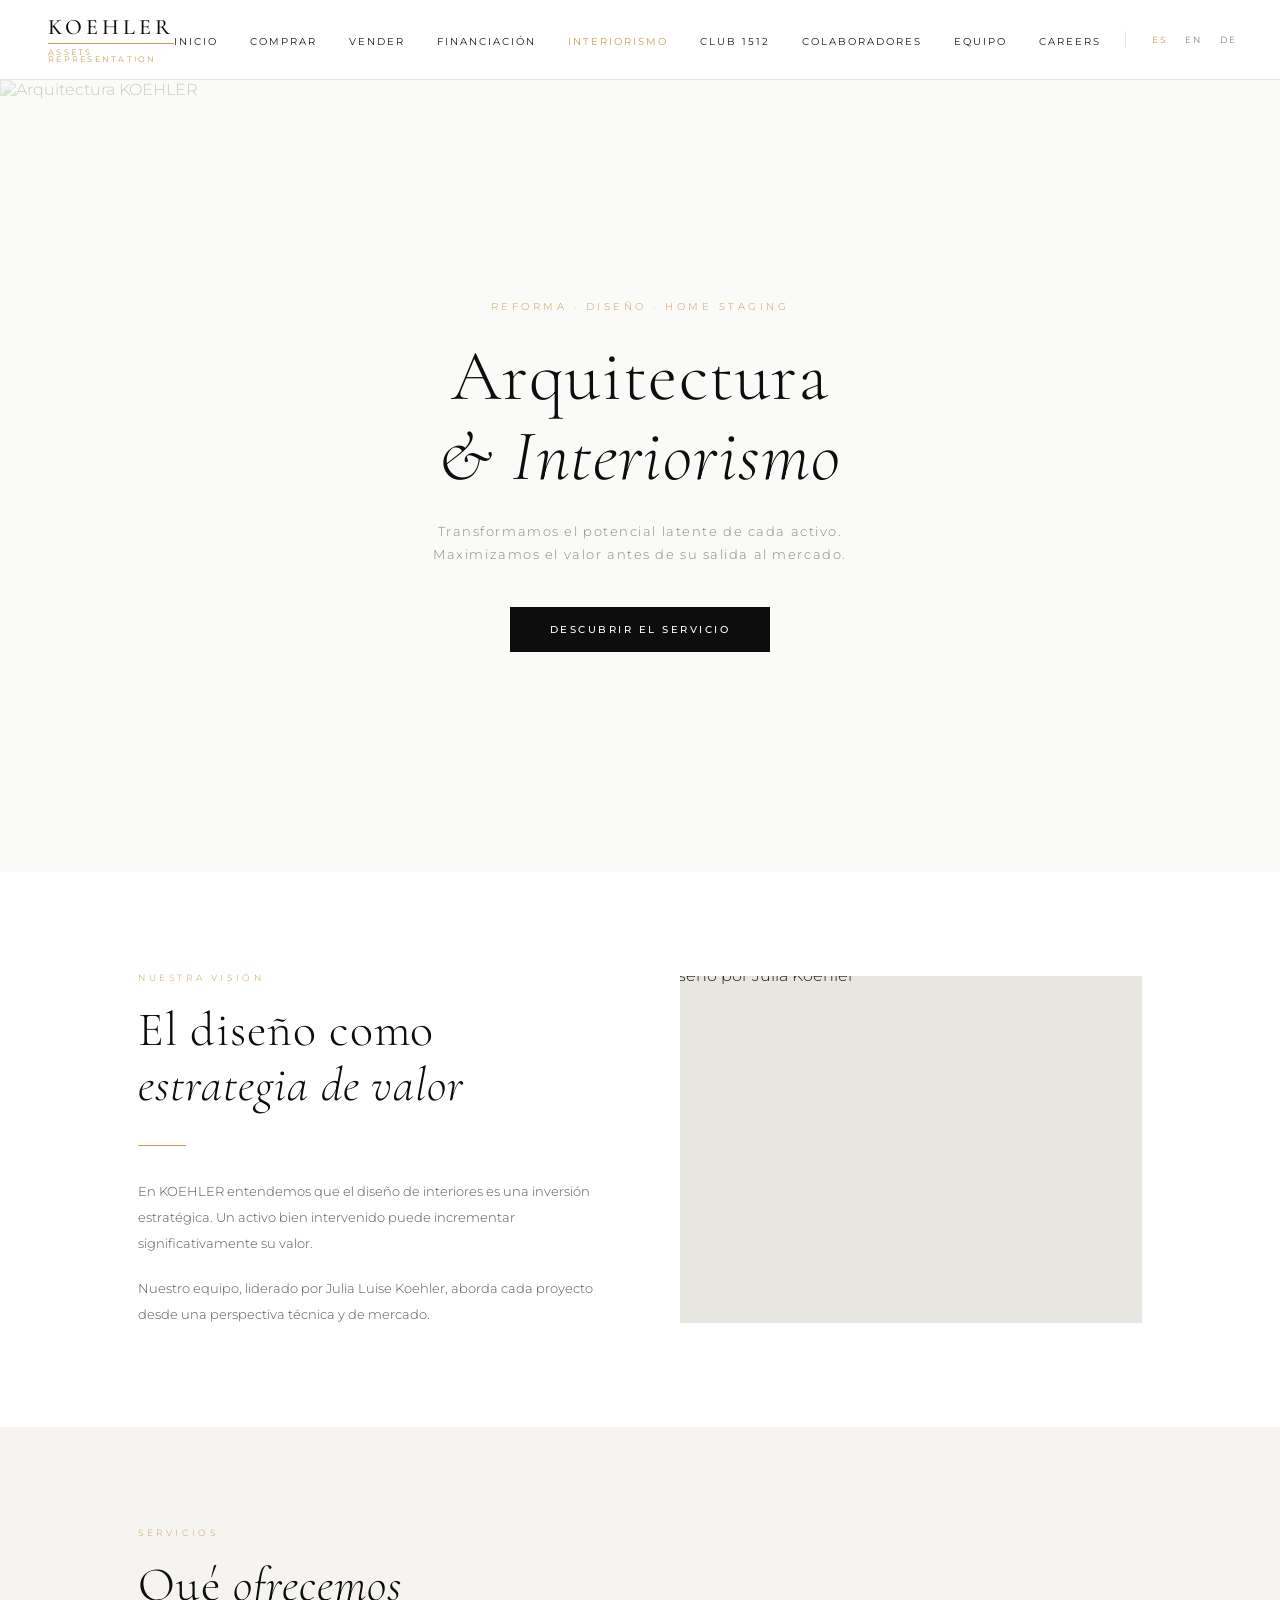
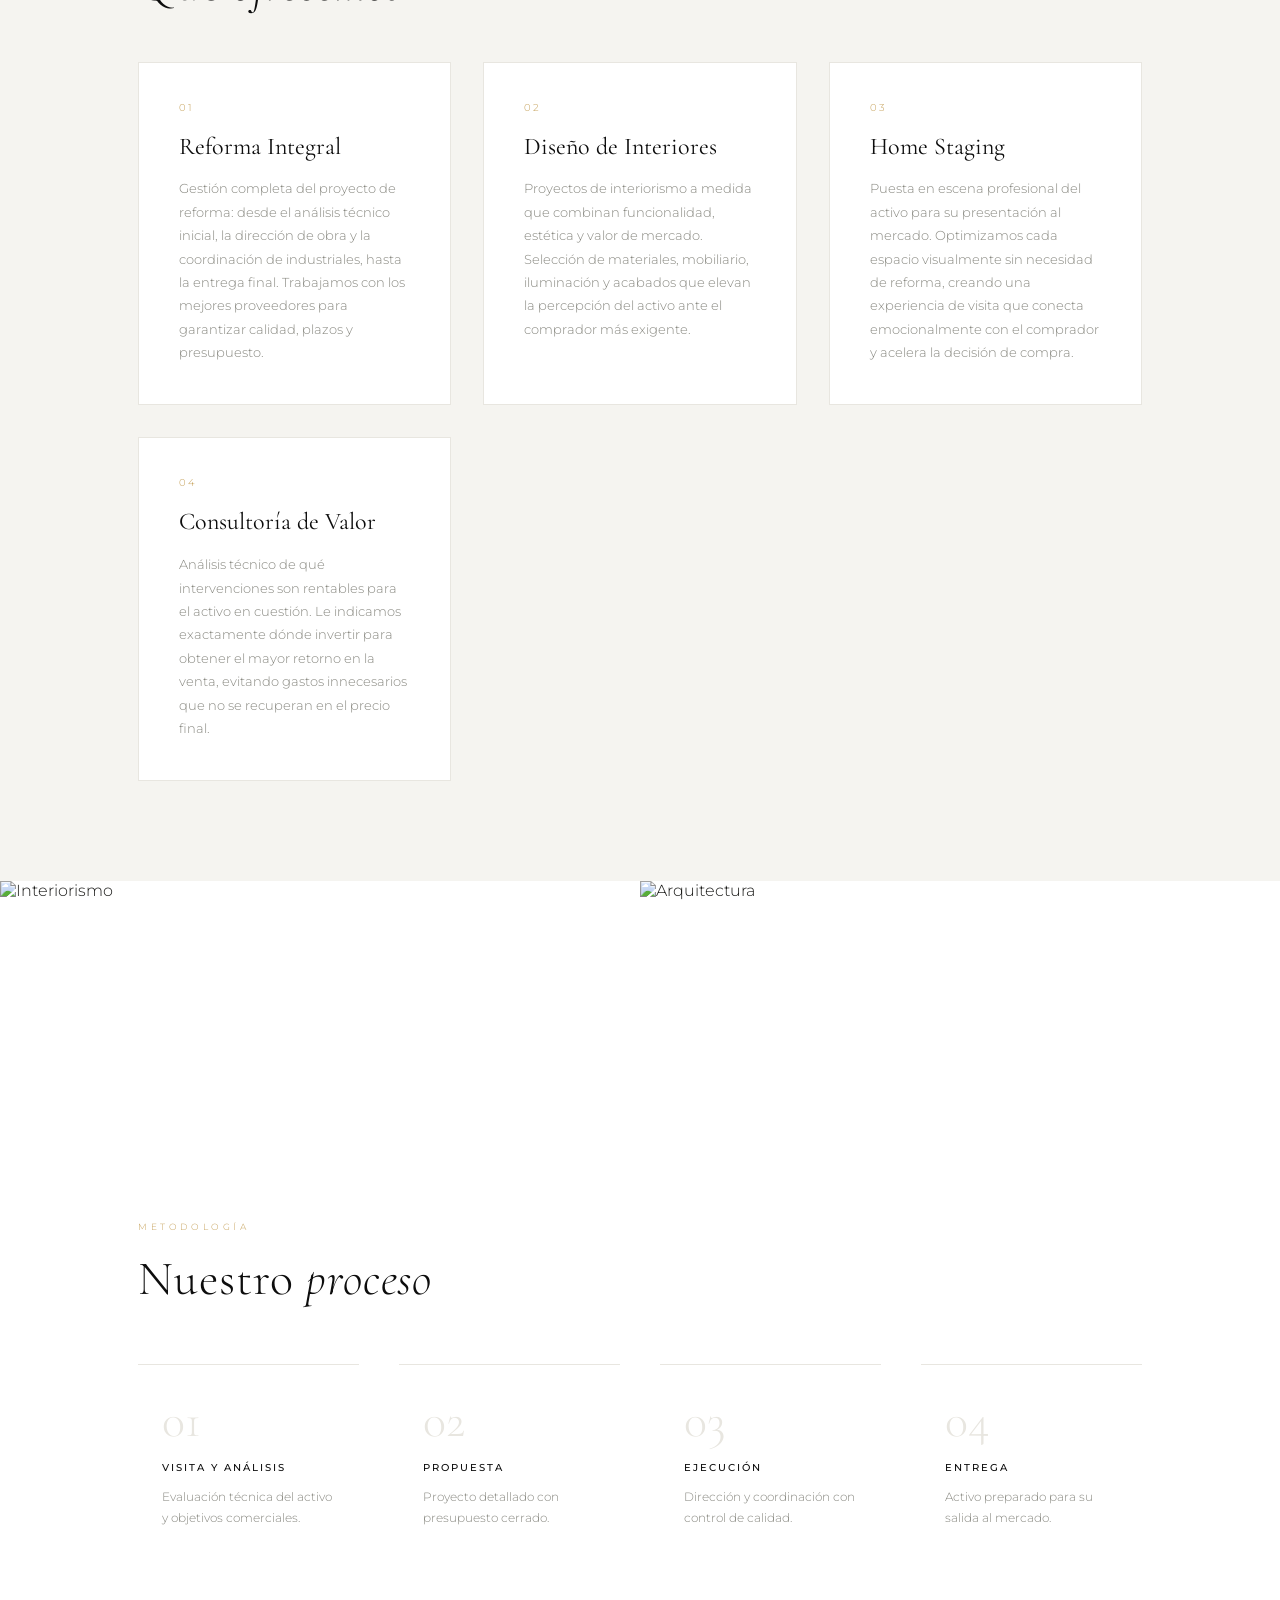
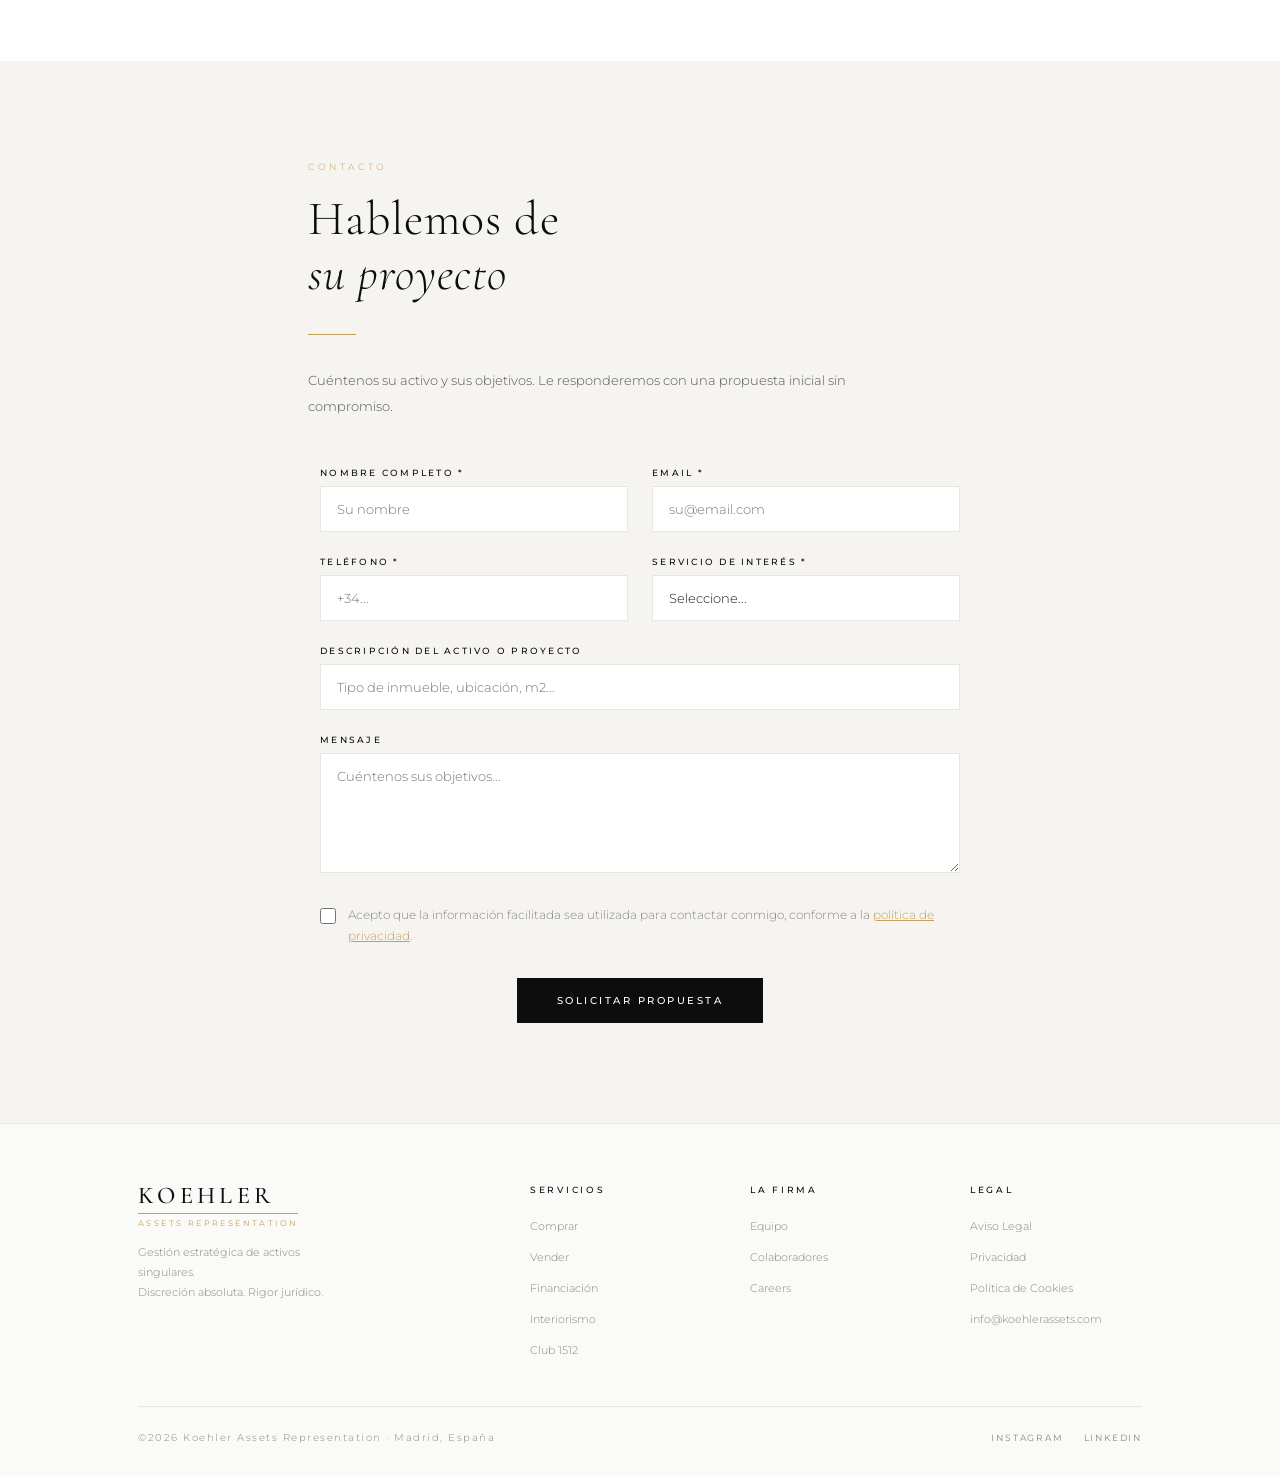
==== commit ed1af5b0: "Add files via upload" ====
--- a/arquitectura.html
+++ b/arquitectura.html
@@ -24,7 +24,7 @@
     /* Ajustes específicos para Arquitectura */
     /* Fix espacio debajo de imagen: display:block elimina inline whitespace */
     .img-block { line-height: 0; overflow: hidden; }
-    .img-block img { width: 100%; height: 100%; object-fit: cover; border-radius: 0px; display: block; margin-left: 0%; }
+    .img-block img { width: 115%; height: auto; object-fit: cover; border-radius: 2px; display: block; margin-left: -7.5%; }
     .service-cards { display: grid; grid-template-columns: repeat(auto-fit, minmax(280px, 1fr)); gap: 32px; margin-top: 48px; }
     .service-card { background: var(--white); padding: 40px; border: 1px solid var(--grey-mid); transition: transform 0.3s ease; }
     .service-card:hover { transform: translateY(-5px); border-color: var(--gold); }
@@ -32,20 +32,20 @@
     .service-card-title { font-family: 'Cormorant Garamond', serif; font-size: 24px; color: var(--black); margin-bottom: 16px; }
     .service-card-text { font-family: 'Montserrat', sans-serif; font-size: 13px; line-height: 1.8; color: var(--grey-text); font-weight: 300; }
 
-    /* Imagen doble: tamaño más contenido */
-    .dual-img-grid { display: grid; grid-template-columns: 1fr 1fr; height: 320px; }
-    .dual-img-grid img { width: 100%; height: 100%; object-fit: cover; display: block; }
-
-    /* Checkbox privacidad */
+    /* Imágenes proyecto: 240px desktop, apiladas en móvil */
+    .project-img-grid { display: grid; grid-template-columns: 1fr 1fr; height: 240px; }
+    .project-img-grid img { width: 100%; height: 100%; object-fit: cover; display: block; }
+
+    @media(max-width: 768px) {
+      .service-cards { grid-template-columns: 1fr; }
+      .project-img-grid { grid-template-columns: 1fr; grid-template-rows: 240px 240px; height: auto; }
+      .project-img-grid img { height: 240px; width: 100%; }
+    }
     .form-check { display: flex; align-items: flex-start; gap: 12px; }
     .form-check input[type="checkbox"] { margin-top: 3px; flex-shrink: 0; accent-color: var(--gold); width: 16px; height: 16px; cursor: pointer; }
     .form-check label { font-family: 'Montserrat', sans-serif; font-size: 12px; line-height: 1.7; color: var(--grey-text); font-weight: 300; cursor: pointer; }
 
-    @media(max-width: 768px) {
-      .service-cards { grid-template-columns: 1fr; }
-      .dual-img-grid { grid-template-columns: 1fr; height: auto; }
-      .dual-img-grid img { height: 260px; }
-    }
+
   </style>
 </head>
 
@@ -119,11 +119,11 @@
     </div>
   </section>
 
-  <!-- IMAGEN PLACEHOLDER -->
+  <!-- IMÁGENES PROYECTO -->
   <section style="padding: 0;">
-    <div style="display: grid; grid-template-columns: 1fr 1fr; height: 480px;">
-      <img src="https://res.cloudinary.com/dbc8nfyer/image/upload/v1774817401/dormitorio_2_im6kqy.jpg" alt="Interiorismo" style="width:100%;height:100%;object-fit:cover;display:block;"/>
-      <img src="https://res.cloudinary.com/dbc8nfyer/image/upload/v1774816101/Sal%C3%B3n_dtzyfy.jpg" alt="Arquitectura" style="width:100%;height:100%;object-fit:cover;display:block;"/>
+    <div class="project-img-grid">
+      <img src="https://res.cloudinary.com/dbc8nfyer/image/upload/v1774817401/dormitorio_2_im6kqy.jpg" alt="Interiorismo"/>
+      <img src="https://res.cloudinary.com/dbc8nfyer/image/upload/v1774816101/Sal%C3%B3n_dtzyfy.jpg" alt="Arquitectura"/>
     </div>
   </section>
 
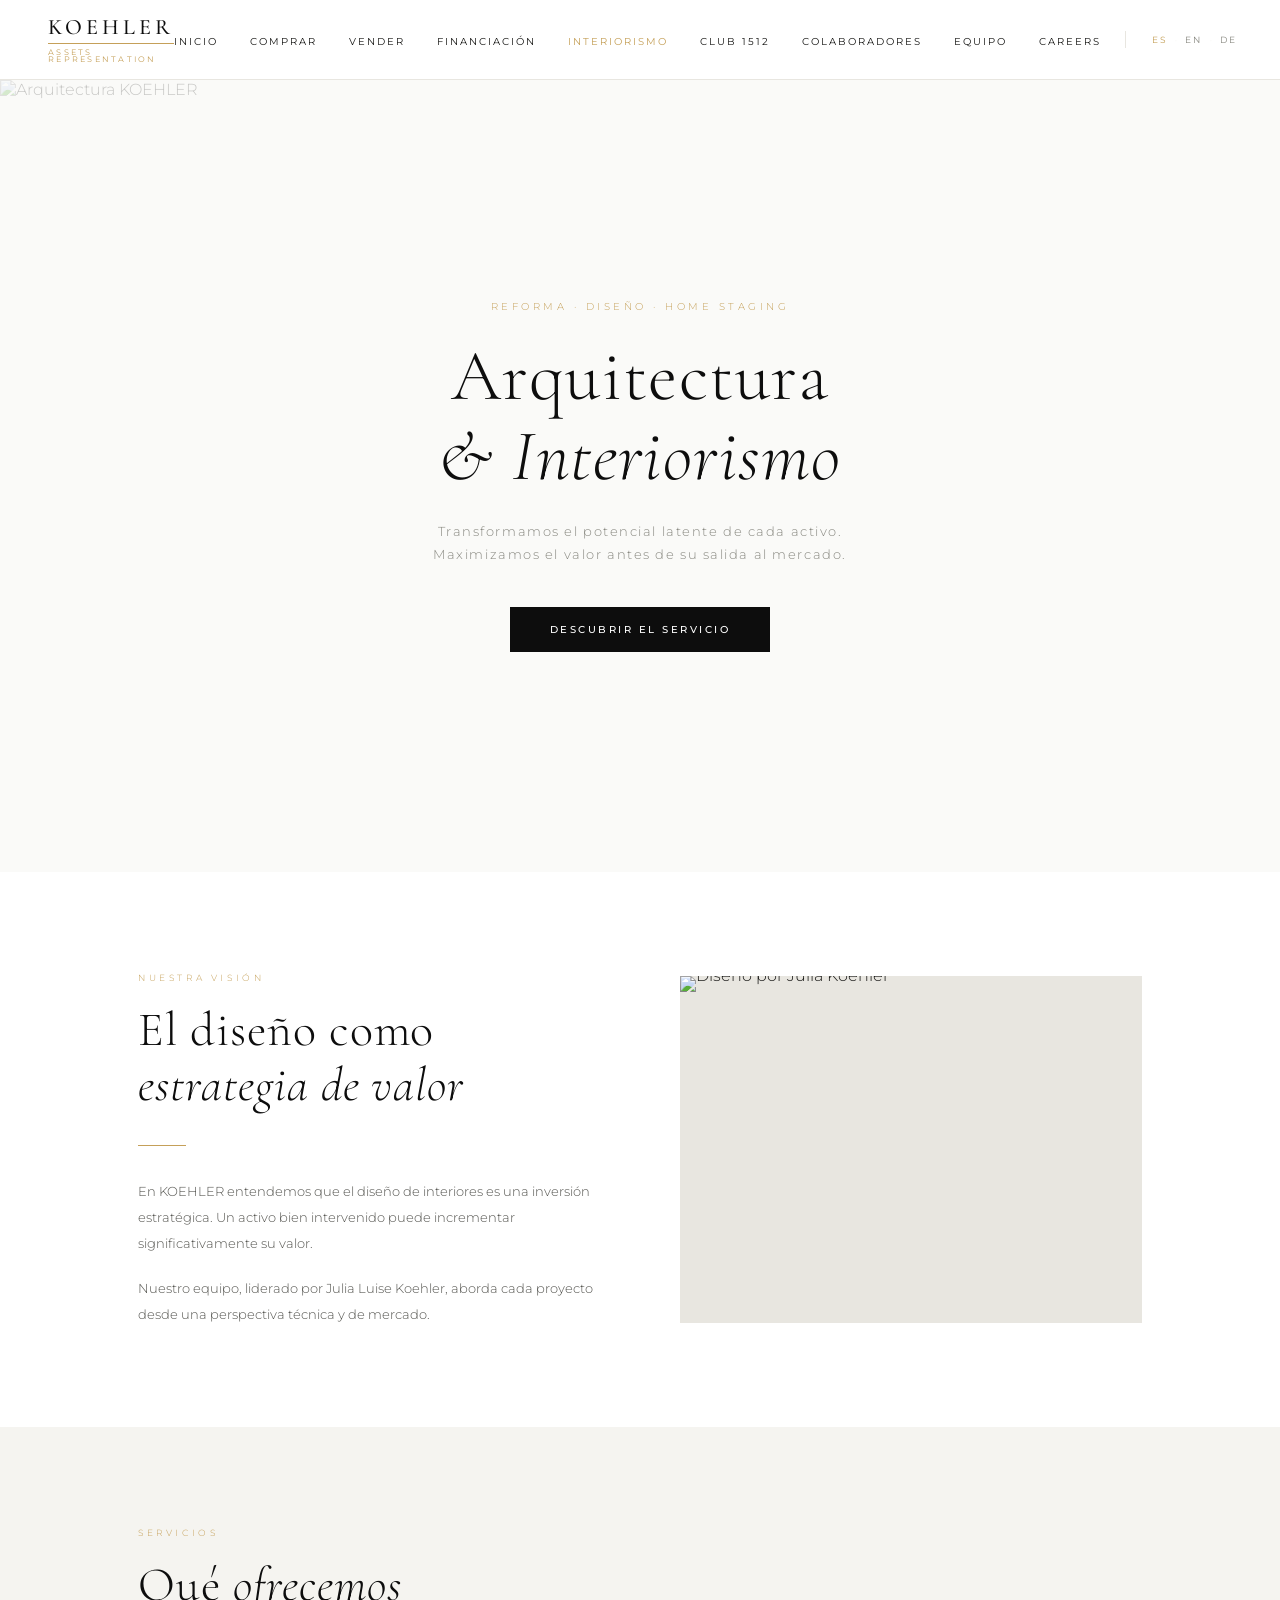
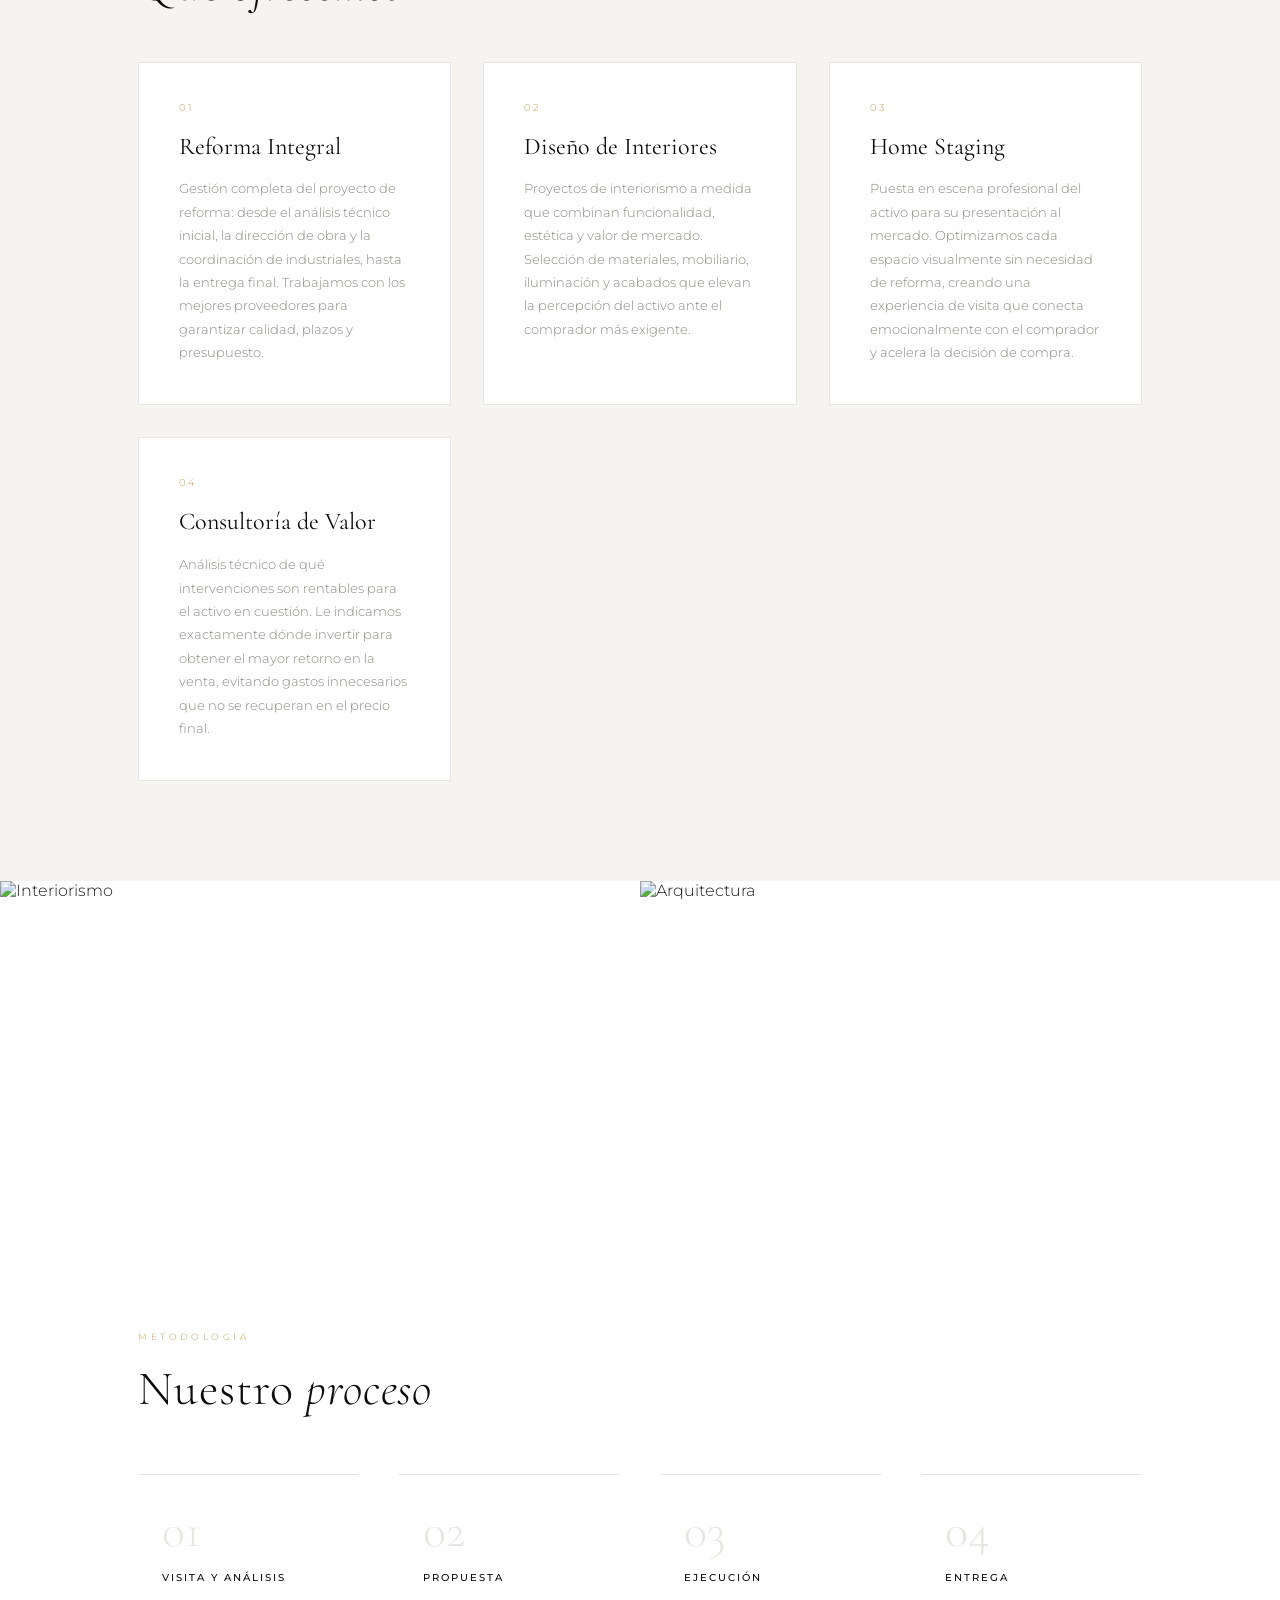
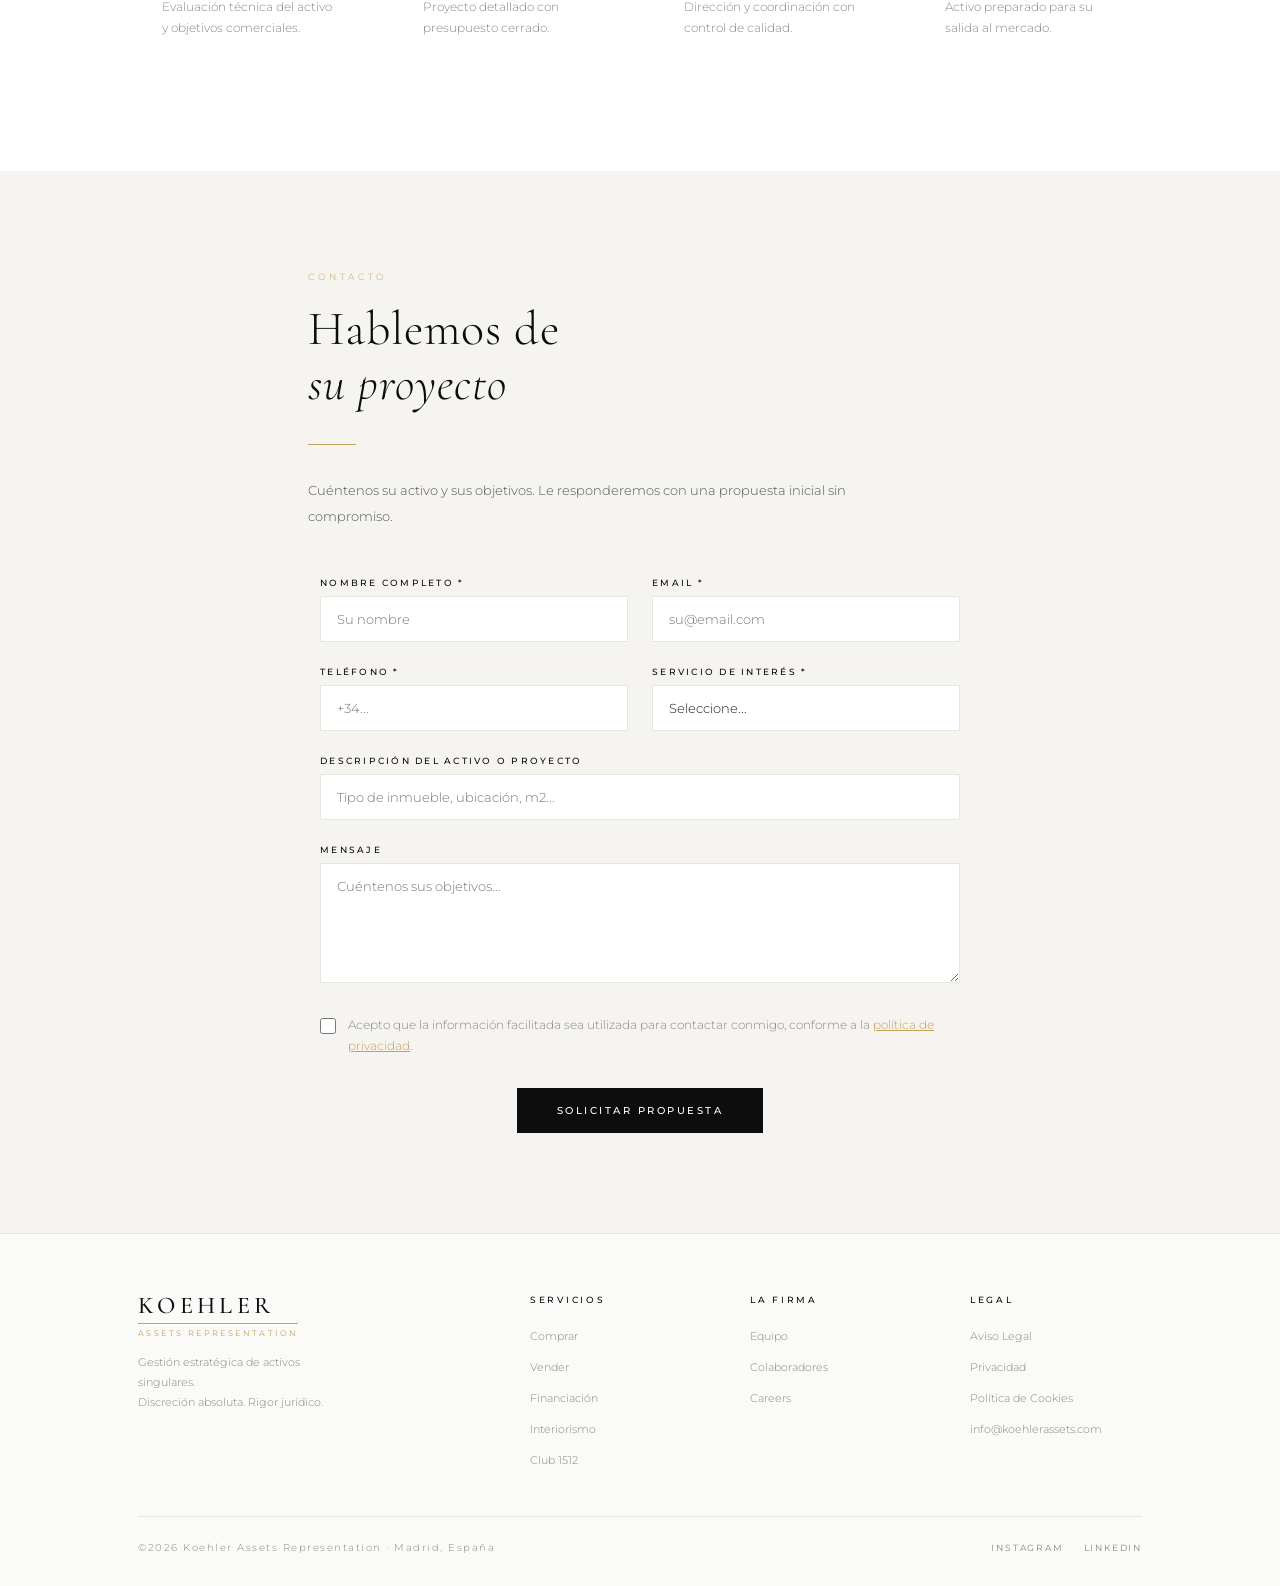
==== commit f217a70c: "Update arquitectura.html" ====
--- a/arquitectura.html
+++ b/arquitectura.html
@@ -20,32 +20,31 @@
   </script>
 
   <link rel="stylesheet" href="style.css"/>
+ </script>
+  <link rel="stylesheet" href="style.css"/>
   <style>
     /* Ajustes específicos para Arquitectura */
     /* Fix espacio debajo de imagen: display:block elimina inline whitespace */
     .img-block { line-height: 0; overflow: hidden; }
-    .img-block img { width: 115%; height: auto; object-fit: cover; border-radius: 2px; display: block; margin-left: -7.5%; }
+    .img-block img { width: 100%; height: 100%; object-fit: cover; border-radius: 0px; display: block; margin-left: 0%; }
     .service-cards { display: grid; grid-template-columns: repeat(auto-fit, minmax(280px, 1fr)); gap: 32px; margin-top: 48px; }
     .service-card { background: var(--white); padding: 40px; border: 1px solid var(--grey-mid); transition: transform 0.3s ease; }
     .service-card:hover { transform: translateY(-5px); border-color: var(--gold); }
     .service-card-num { font-family: 'Montserrat', sans-serif; font-size: 10px; color: var(--gold); margin-bottom: 20px; letter-spacing: 0.2em; }
     .service-card-title { font-family: 'Cormorant Garamond', serif; font-size: 24px; color: var(--black); margin-bottom: 16px; }
     .service-card-text { font-family: 'Montserrat', sans-serif; font-size: 13px; line-height: 1.8; color: var(--grey-text); font-weight: 300; }
-
-    /* Imágenes proyecto: 240px desktop, apiladas en móvil */
-    .project-img-grid { display: grid; grid-template-columns: 1fr 1fr; height: 240px; }
+   /* Imágenes proyecto: 350px desktop, apiladas en móvil */
+    .project-img-grid { display: grid; grid-template-columns: 1fr 1fr; height: 350px; }
     .project-img-grid img { width: 100%; height: 100%; object-fit: cover; display: block; }
-
-    @media(max-width: 768px) {
-      .service-cards { grid-template-columns: 1fr; }
-      .project-img-grid { grid-template-columns: 1fr; grid-template-rows: 240px 240px; height: auto; }
-      .project-img-grid img { height: 240px; width: 100%; }
-    }
+    /* Checkbox privacidad */
     .form-check { display: flex; align-items: flex-start; gap: 12px; }
     .form-check input[type="checkbox"] { margin-top: 3px; flex-shrink: 0; accent-color: var(--gold); width: 16px; height: 16px; cursor: pointer; }
     .form-check label { font-family: 'Montserrat', sans-serif; font-size: 12px; line-height: 1.7; color: var(--grey-text); font-weight: 300; cursor: pointer; }
-
-
+  @media(max-width: 768px) {
+      .service-cards { grid-template-columns: 1fr; }
+      .project-img-grid { grid-template-columns: 1fr; height: auto; }
+      .project-img-grid img { height: 280px; }
+    }
   </style>
 </head>
 
